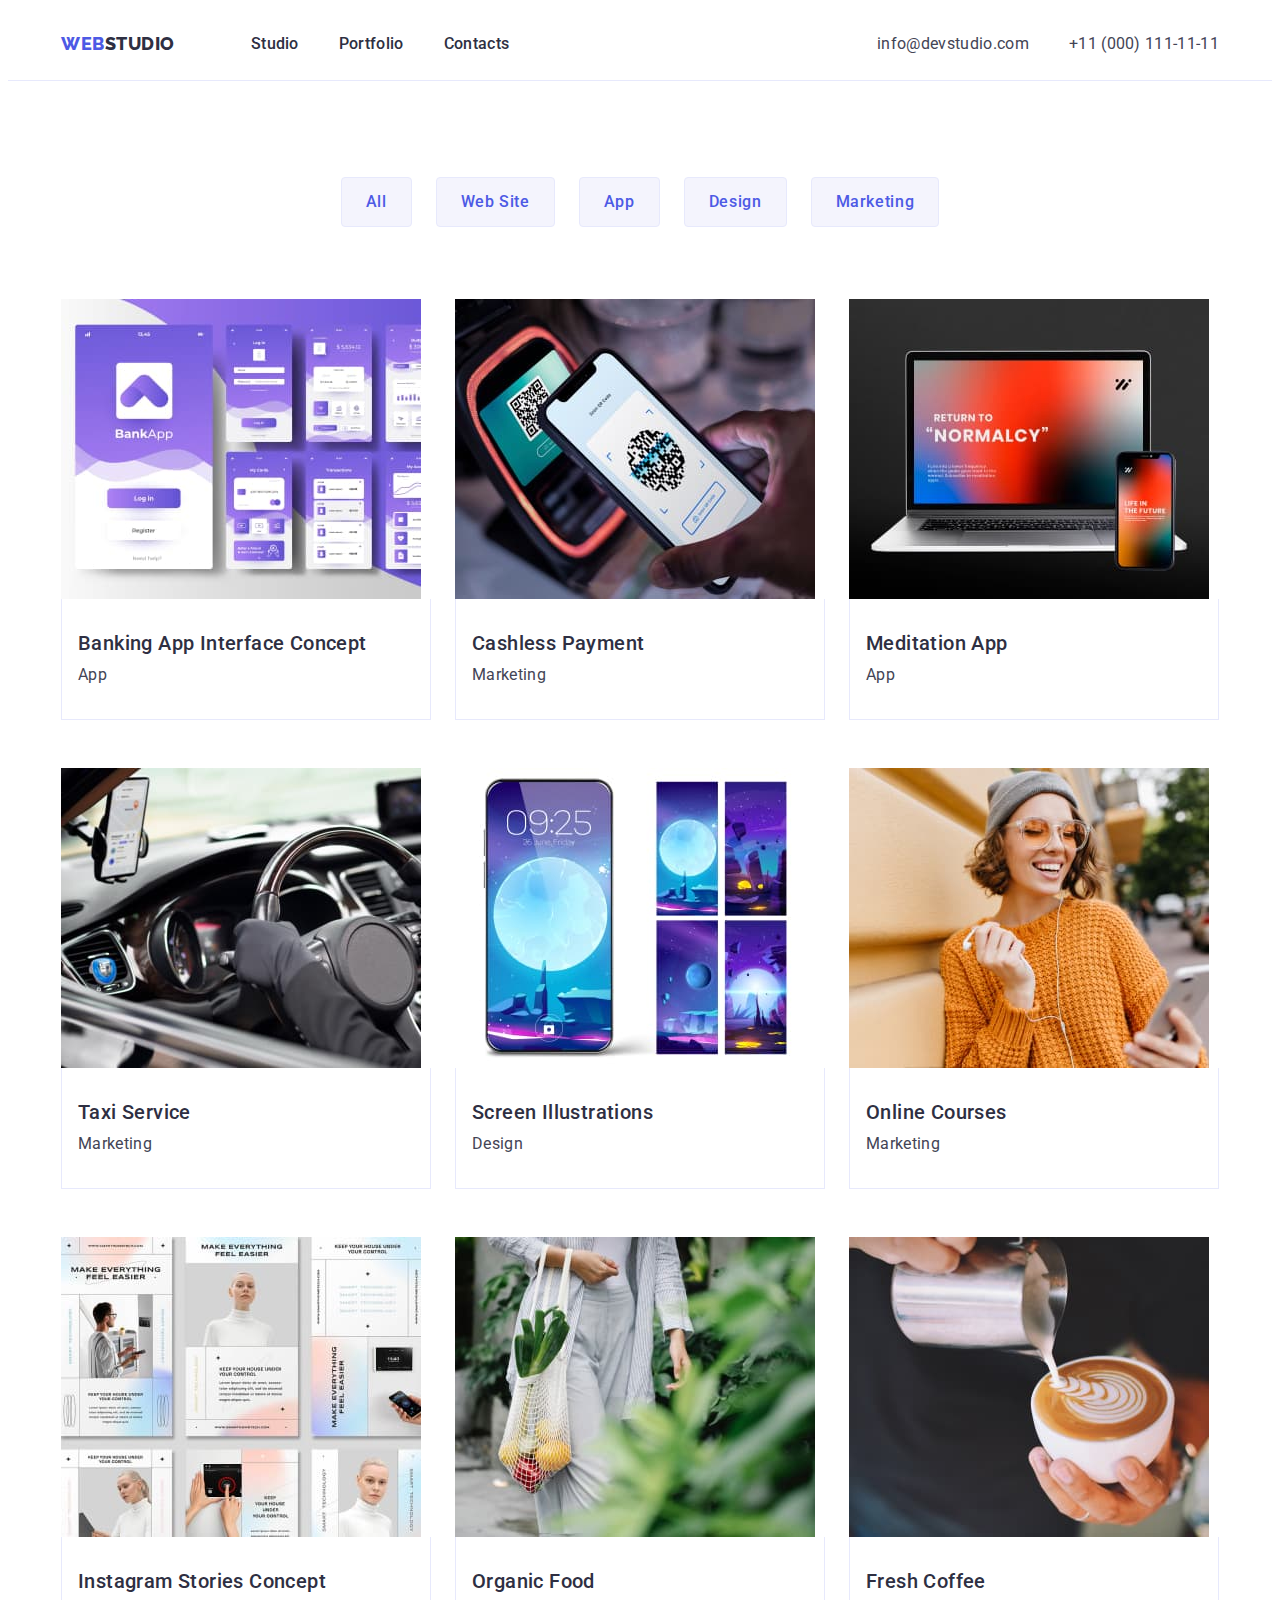
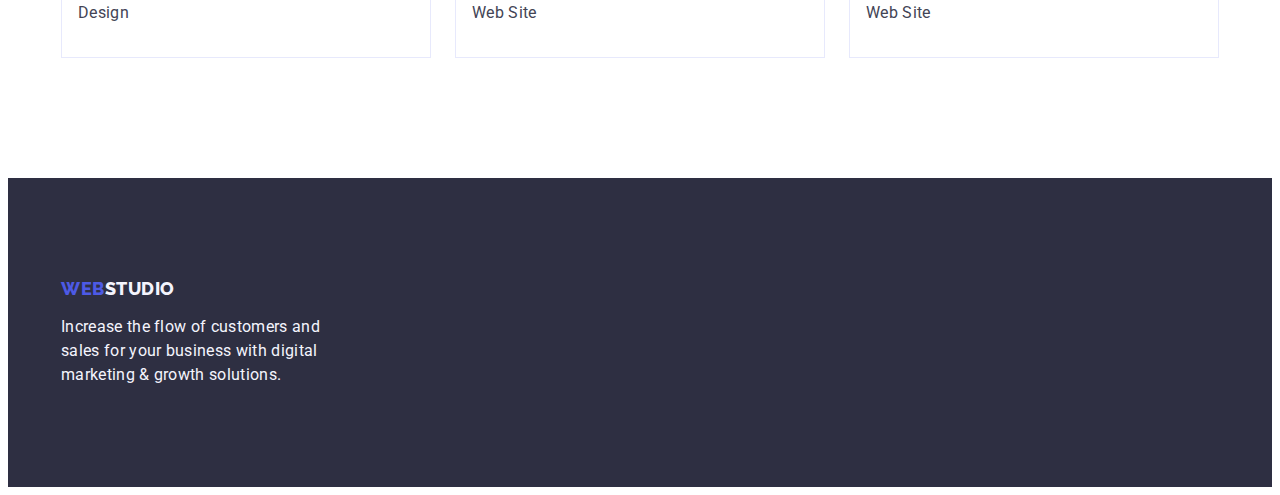
==== portfolio.html @ 1645b911 "fixed images" ====
<!DOCTYPE html>
<html lang="en">
  <head>
    <meta charset="UTF-8" />
    <meta http-equiv="X-UA-Compatible" content="IE=edge" />
    <meta name="viewport" content="width=device-width, initial-scale=1.0" />

    <title>Studio</title>

    <link rel="preconnect" href="https://fonts.googleapis.com" />
    <link rel="preconnect" href="https://fonts.gstatic.com" crossorigin />
    <link
      href="https://fonts.googleapis.com/css2?family=Raleway:wght@800&family=Roboto:wght@400;500;700&display=swap"
      rel="stylesheet"
    />

    <link
      rel="stylesheet"
      href="https://cdnjs.cloudflare.com/ajax/libs/modern-normalize/2.0.0/modern-normalize.min.css"
      integrity="sha512-4xo8blKMVCiXpTaLzQSLSw3KFOVPWhm/TRtuPVc4WG6kUgjH6J03IBuG7JZPkcWMxJ5huwaBpOpnwYElP/m6wg=="
      crossorigin="anonymous"
      referrerpolicy="no-referrer"
    />

    <link rel="stylesheet" href="./css/styles.css" />
  </head>

  <body class="page">
    <header class="header-menu">
      <!-------------------- Navigation menu ----------------------->
      <div class="container header-container">
        <nav class="menu-nav">
          <a href="./index.html" class="logo link"
            >Web<span class="logo-header">Studio</span></a
          >

          <ul class="menu-list list">
            <li class="menu-item">
              <a href="./index.html" class="menu-text link">Studio</a>
            </li>

            <li class="menu-item">
              <a href="./portfolio.html" class="menu-text link">Portfolio</a>
            </li>

            <li class="menu-item">
              <a href="" class="menu-text link">Contacts</a>
            </li>
          </ul>
        </nav>

        <!------------------------- Addres navigation ------------------->

        <address class="address-menu">
          <ul class="address-list list">
            <li class="address-item">
              <a href="mailto:info@devstudio.com" class="address-text link"
                >info@devstudio.com</a
              >
            </li>

            <li class="address-item">
              <a href="tel:+110001111111" class="address-text link"
                >+11 (000) 111-11-11</a
              >
            </li>
          </ul>
        </address>
      </div>
    </header>
    <main>
      <!---------------------- Services filter --------------->

      <section class="filter-menu">
        <div class="container">
          <h1 hidden>Menu Filter</h1>

          <ul class="list card-list filter-list">
            <li>
              <button type="button" class="filter-btn">All</button>
            </li>
            <li>
              <button type="button" class="filter-btn">Web Site</button>
            </li>
            <li>
              <button type="button" class="filter-btn">App</button>
            </li>
            <li>
              <button type="button" class="filter-btn">Design</button>
            </li>
            <li>
              <button type="button" class="filter-btn">Marketing</button>
            </li>
          </ul>

          <!------------------------ Service links --------------------->

          <ul class="list card-list service-card-list">
            <li class="service-card-item">
              <a href="" class="link">
                <img
                  src="./images/portfolio/img1.jpg"
                  alt="Banking App Interface image"
                  width="360"
                />
                <div class="service-card-text">
                  <h2 class="card-title">Banking App Interface Concept</h2>
                  <p class="card-text">App</p>
                </div>
              </a>
            </li>
            <li class="service-card-item">
              <a href="" class="link">
                <img
                  src="./images/portfolio/img2.jpg"
                  alt="Cashless Payment image"
                  width="360"
                />
                <div class="service-card-text">
                  <h2 class="card-title">Cashless Payment</h2>
                  <p class="card-text">Marketing</p>
                </div>
              </a>
            </li>
            <li class="service-card-item">
              <a href="" class="link">
                <img
                  src="./images/portfolio/img3.jpg"
                  alt="Laptop and Mobile Aplication image"
                  width="360"
                />
                <div class="service-card-text">
                  <h2 class="card-title">Meditation App</h2>
                  <p class="card-text">App</p>
                </div>
              </a>
            </li>
            <li class="service-card-item">
              <a href="" class="link">
                <img
                  src="./images/portfolio/img4.jpg"
                  alt="Driver image"
                  width="360"
                />
                <div class="service-card-text">
                  <h2 class="card-title">Taxi Service</h2>
                  <p class="card-text">Marketing</p>
                </div>
              </a>
            </li>
            <li class="service-card-item">
              <a href="" class="link">
                <img
                  src="./images/portfolio/img5.jpg"
                  alt="Mobile phone wallpapers"
                  width="360"
                />
                <div class="service-card-text">
                  <h2 class="card-title">Screen Illustrations</h2>
                  <p class="card-text">Design</p>
                </div>
              </a>
            </li>
            <li class="service-card-item">
              <a href="" class="link">
                <img
                  src="./images/portfolio/img6.jpg"
                  alt="A picture of a girl"
                  width="360"
                />
                <div class="service-card-text">
                  <h2 class="card-title">Online Courses</h2>
                  <p class="card-text">Marketing</p>
                </div>
              </a>
            </li>
            <li class="service-card-item">
              <a href="" class="link">
                <img
                  src="./images/portfolio/img7.jpg"
                  alt="Mobile aplication screenshots"
                  width="360"
                />
                <div class="service-card-text">
                  <h2 class="card-title">Instagram Stories Concept</h2>
                  <p class="card-text">Design</p>
                </div>
              </a>
            </li>
            <li class="service-card-item">
              <a href="" class="link">
                <img
                  src="./images/portfolio/img8.jpg"
                  alt="A picture with a woman holding vegetables"
                  width="360"
                />
                <div class="service-card-text">
                  <h2 class="card-title">Organic Food</h2>
                  <p class="card-text">Web Site</p>
                </div>
              </a>
            </li>

            <li class="service-card-item">
              <a href="" class="link">
                <img
                  src="./images/portfolio/img9.jpg"
                  alt="A picture of adding milk to a cup of coffee"
                  width="360"
                />
                <div class="service-card-text">
                  <h2 class="card-title">Fresh Coffee</h2>
                  <p class="card-text">Web Site</p>
                </div>
              </a>
            </li>
          </ul>
        </div>
      </section>
    </main>

    <!----------------- Section 4 Footer ------------------>

    <footer class="footer">
      <div class="container">
        <a href="./index.html" class="footer-logo-text logo link"
          >Web<span class="footer-logo-colour">Studio</span></a
        >
        <p class="footer-text">
          Increase the flow of customers and sales for your business with
          digital marketing & growth solutions.
        </p>
      </div>
    </footer>
  </body>
</html>
---- css/styles.css ----
/* Prettier ---- .prettierrc.json ----
{
  "printWidth": 80,
  "tabWidth": 2,
  "useTabs": false,
  "semi": true,
  "singleQuote": true,
  "trailingComma": "es5",
  "bracketSpacing": true,
  "jsxBracketSameLine": false,
  "arrowParens": "avoid",
  "proseWrap": "always"
}
*/

/* ------------- Default Styles ------------*/
:root {
  --primary-text-color: #434455;
  --title-text-color: #2e2f42;
  --accent-color: #4d5ae5;
  --white-text-color: #ffffff;
  --footer-text-color: #f4f4fd;
  --hover-color: #404bbf;
  --border-color: #e7e9fc;
}

.page {
  background-color: var(--white-text-color);
  color: var(--primary-text-color);
  font-family: 'Roboto', sans-serif;
  letter-spacing: 0.02em;
}

.list {
  list-style: none;
}

.link {
  text-decoration: none;
}

.button {
  cursor: pointer;
}

address {
  font-style: normal;
}

h1,
h2,
h3,
h4,
p {
  margin: 0;
}

ul {
  margin: 0;
  padding: 0;
}

img {
  display: block;
}

.section {
  padding-top: 120px;
  padding-bottom: 120px;
}

.container {
  width: 1158px;
  margin-left: auto;
  margin-right: auto;
  padding-right: 15px;
  padding-left: 15px;
}

/*---------------- Page Header ---------------*/

/*------------ Navigation menu-------------*/

.header-menu {
  border-bottom: 1px solid;
  border-color: var(--border-color);
  background-color: var(--white-text-color);
}

.header-container {
  display: flex;
  align-items: center;
  justify-content: space-between;
}

.menu-nav {
  display: flex;
  align-items: center;
}

.menu-list {
  display: flex;
  align-items: center;
  gap: 40px;
}

.address-list {
  display: flex;
  align-items: center;
}

.menu-item {
  padding-top: 24px;
  padding-bottom: 24px;
  gap: 40px;
}

.logo {
  color: var(--accent-color);
  font-family: Raleway, sans-serif;
  font-weight: 800;
  font-size: 18px;
  line-height: 1.17;
  letter-spacing: 0.03em;
  text-transform: uppercase;
  margin-right: 76px;
}

.logo-header {
  color: var(--title-text-color);
}

.menu-text {
  padding-top: 24px;
  padding-bottom: 24px;
  color: var(--title-text-color);
  font-weight: 500;
  font-size: 16px;
  line-height: 1.5;
}

.menu-text:hover,
.menu-text:focus {
  color: var(--hover-color);
}

.address-list {
  display: flex;
  align-items: center;
}

.address-item:not(:last-child) {
  margin-right: 40px;
}

.address-text {
  color: var(--primary-text-color);
  font-family: 'Roboto';
  font-weight: 400;
  font-size: 16px;
  line-height: 1.5;
  letter-spacing: 0.02em;
}
.address-text:hover,
.address-text:focus {
  color: var(--hover-color);
}

/*------------Section 1 Hero --------------*/

.hero {
  padding: 188px 0;
  background-color: var(--title-text-color);
}

.hero-container {
  display: flex;
  align-items: center;
  flex-direction: column;
}

.hero-title {
  max-width: 496px;
  margin-bottom: 48px;
  color: var(--white-text-color);
  font-size: 56px;
  line-height: 1.07;
  letter-spacing: 0.02em;
  text-align: center;
}

/*-------------- Hero Button  --------*/

.hero-button {
  min-width: 169px;
  height: 56px;
  padding: 16px 32px 16px 32px;
  border: none;
  border-radius: 4px;
  box-shadow: 0px 4px 4px rgba(0, 0, 0, 0.15);
  font-family: inherit;
  font-weight: 500;
  font-size: 16px;
  line-height: 1.5;
  letter-spacing: 0.04em;
  cursor: pointer;
  background-color: var(--accent-color);
  color: var(--white-text-color);
}

.hero-button:hover,
.hero-button:focus {
  color: var(--white-text-color);
  background-color: var(--hover-color);
}

/*-------- Section 2 Service -------*/

.service {
  background-color: var(--white-text-color);
}
.features-hidden {
  color: var(--title-text-color);
  font-size: 56px;
  line-height: 1.07;
  letter-spacing: 0.02em;
}
.features-hidden {
  visibility: hidden;
}
.card-item {
  flex-basis: calc((100% - 3 * 24px) / 4);
}

.card-list {
  display: flex;
  gap: 24px;
}

.card-title {
  margin-bottom: 8px;
  color: var(--title-text-color);
  font-weight: 500;
  font-size: 20px;
  line-height: 1.2;
  letter-spacing: 0.02em;
}

.card-text {
  color: var(--primary-text-color);
  font-size: 16px;
  line-height: 1.5;
  letter-spacing: 0.02em;
}

/*---------- Section 3 Examples -------*/

.examples {
  flex-wrap: wrap;
  padding-bottom: 120px;
  background-color: var(--white-text-color);
}

/* формула якщо не прогрузиться картинка то розмір елементу збережеться */

.examples-card-item {
  flex-basis: calc((100% - 2 * 24px) / 3);
  border: 1px solid var(--stroke-colour);
}

.section-title {
  margin-bottom: 72px;
  color: var(--title-text-color);
  font-size: 36px;
  line-height: 1.11;
  text-align: center;
  text-transform: capitalize;
  letter-spacing: 0.02em;
}

/*---------- Section 4 Team ---------*/

.team {
  background-color: var(--footer-text-color);
}

.team-card-list {
  flex-wrap: wrap;
}

.team-card-item {
  flex-basis: calc((100% - 3 * 24px) / 4);
  background: #ffffff;
  box-shadow: 0px 1px 6px rgba(46, 47, 66, 0.08),
    0px 1px 1px rgba(46, 47, 66, 0.16), 0px 2px 1px rgba(46, 47, 66, 0.08);
  border-radius: 0px 0px 4px 4px;
  background-color: var(--white-text-color);
}

.team-card-text {
  padding: 32px 16px;
  text-align: center;
}

/*------------- Footer  ------------*/

.footer {
  padding: 100px 0;
  background-color: var(--title-text-color);
}

.footer-logo-text {
  display: inline-block;
  margin-bottom: 16px;
}

.footer-logo-colour {
  color: var(--footer-text-color);
}

.footer-text {
  max-width: 264px;
  font-size: 16px;
  line-height: 1.5;
  letter-spacing: 0.02em;
  color: var(--footer-text-color);
}

/*------------- Portfolio ----------*/
/* ----------Filter buttons----------- */

.filter-menu {
  padding-top: 96px;
  padding-bottom: 120px;

  background-color: var(--white-text-color);
}

.filter-list {
  margin-bottom: 72px;
  justify-content: center;
}

.filter-btn {
  padding: 12px 24px;
  border: 1px solid var(--border-color);
  border-radius: 4px;
  color: var(--accent-color);
  background-color: var(--footer-text-color);
  font-family: 'Roboto', sans-serif;
  font-size: 16px;
  line-height: 1.5;
  letter-spacing: 0.04em;
  font-weight: 500;
  cursor: pointer;
}

.filter-btn:hover,
.filter-btn:focus {
  border: 1px solid transparent;
  color: var(--white-text-color);
  background-color: var(--hover-color);
}

/*---------- Services cards ------------*/

.service-card-list {
  flex-wrap: wrap;
  row-gap: 48px;
  column-gap: 24px;
}

.service-card-item {
  width: calc((100% - 48px) / 3);
}

.service-card-text {
  border: 1px solid var(--border-color);
  border-top: none;
  padding: 32px 16px;
}
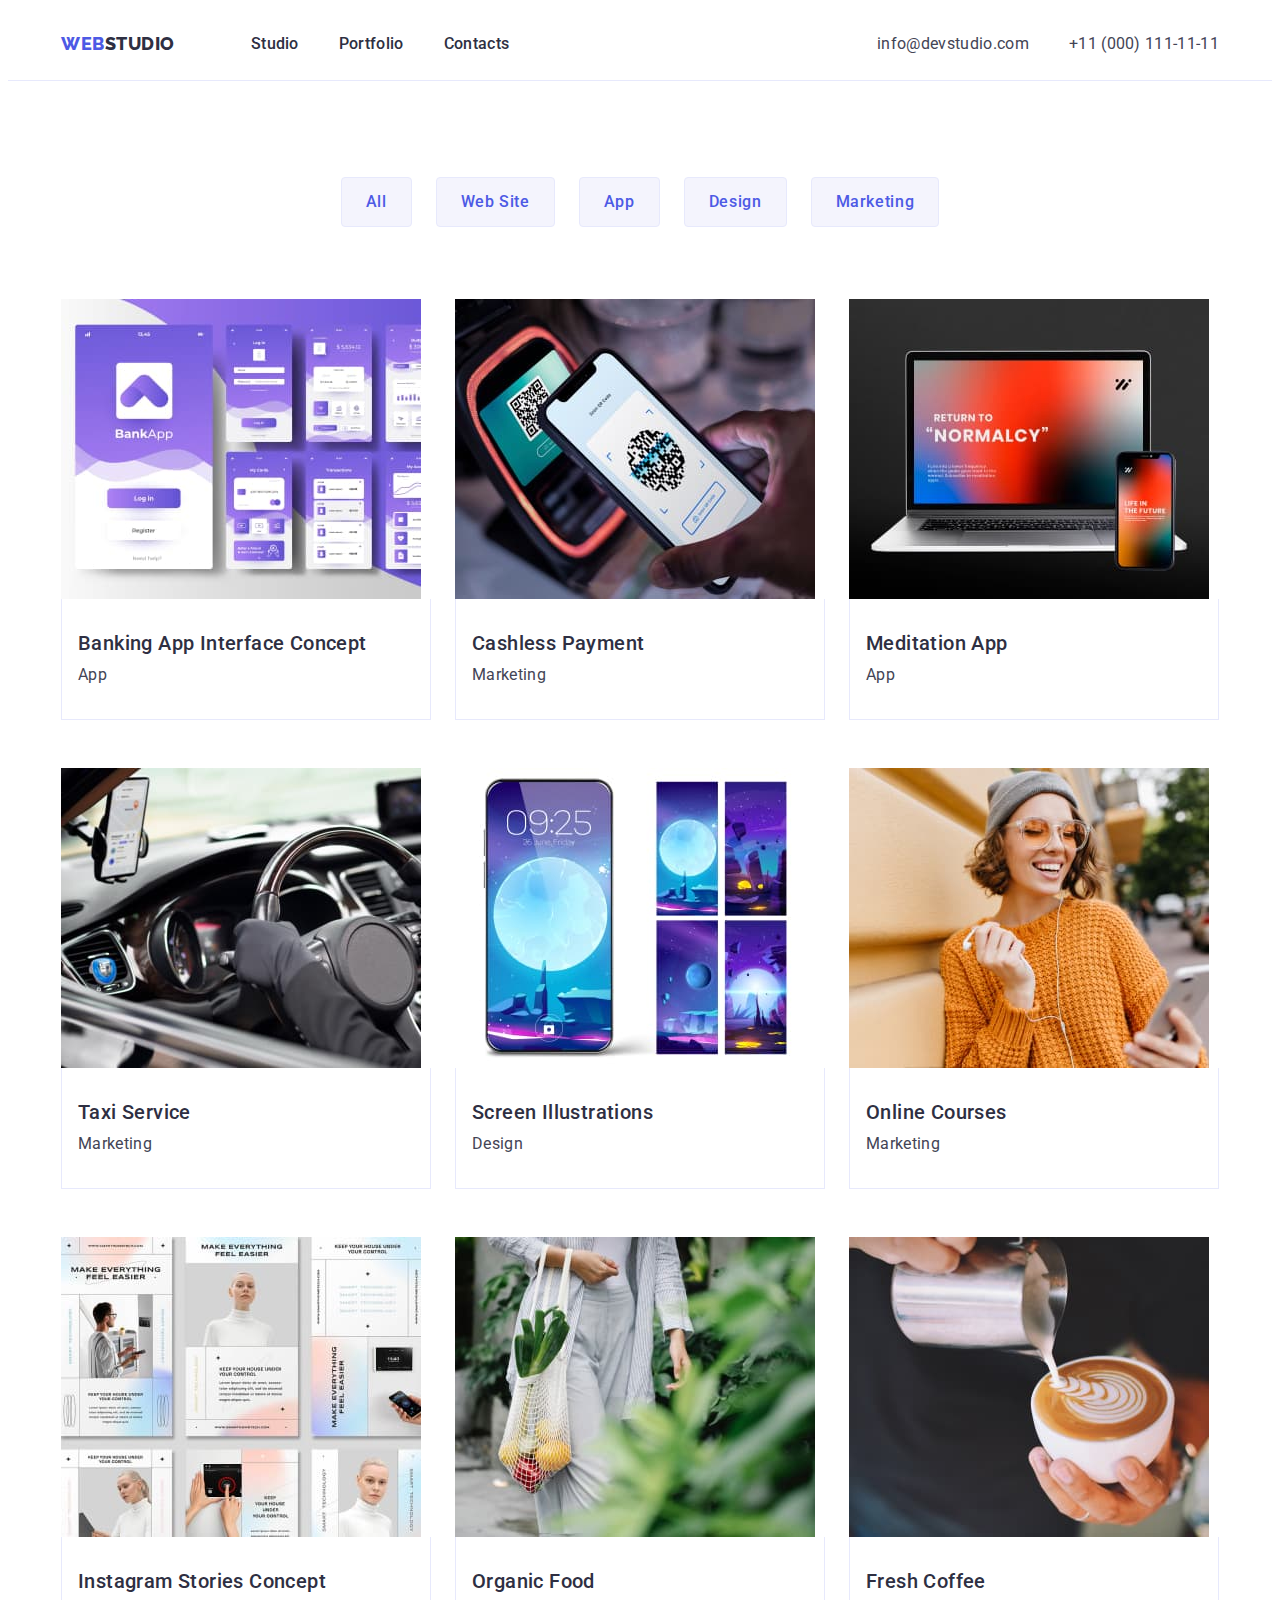
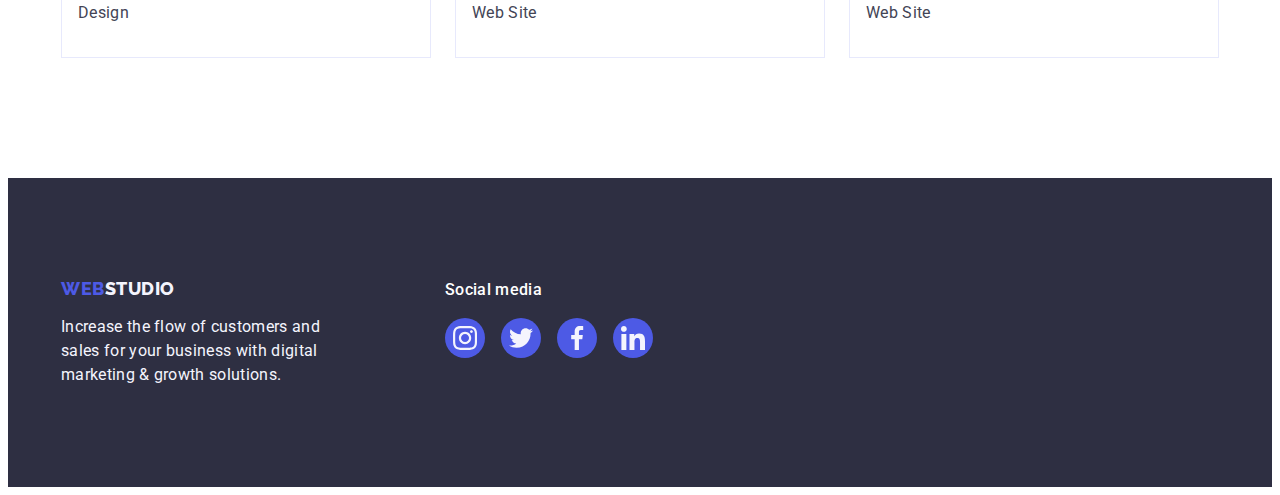
==== commit 891b2244: "ready" ====
--- a/portfolio.html
+++ b/portfolio.html
@@ -68,12 +68,12 @@
         </address>
       </div>
     </header>
+
+    <!---------------------- Services filter --------------->
     <main>
-      <!---------------------- Services filter --------------->
-
       <section class="filter-menu">
         <div class="container">
-          <h1 hidden>Menu Filter</h1>
+          <h2 class="visually-hidden">Menu Filter</h2>
 
           <ul class="list card-list filter-list">
             <li>
@@ -222,14 +222,49 @@
     <!----------------- Section 4 Footer ------------------>
 
     <footer class="footer">
-      <div class="container">
-        <a href="./index.html" class="footer-logo-text logo link"
-          >Web<span class="footer-logo-colour">Studio</span></a
-        >
-        <p class="footer-text">
-          Increase the flow of customers and sales for your business with
-          digital marketing & growth solutions.
-        </p>
+      <div class="container footer-box">
+        <div class="footer-logo-container">
+          <a href="./index.html" class="footer-logo-text logo link"
+            >Web<span class="footer-logo-colour">Studio</span></a
+          >
+          <p class="footer-text">
+            Increase the flow of customers and sales for your business with
+            digital marketing & growth solutions.
+          </p>
+        </div>
+        <div class="footer-social-media">
+          <p class="footer-social-text">Social media</p>
+          <ul class="footer-social-list list">
+            <li class="footer-social-item">
+              <a href="" class="footer-social-link">
+                <svg width="24px" height="24px" class="footer-social-icon">
+                  <use href="./images/sprite.svg#icon-instagram"></use>
+                </svg>
+              </a>
+            </li>
+            <li class="footer-social-item">
+              <a href="" class="footer-social-link">
+                <svg width="24px" height="24px" class="footer-social-icon">
+                  <use href="./images/sprite.svg#icon-twitter"></use>
+                </svg>
+              </a>
+            </li>
+            <li class="footer-social-item">
+              <a href="" class="footer-social-link">
+                <svg width="24px" height="24px" class="footer-social-icon">
+                  <use href="./images/sprite.svg#icon-facebook"></use>
+                </svg>
+              </a>
+            </li>
+            <li class="footer-social-item">
+              <a href="" class="footer-social-link">
+                <svg width="24px" height="24px" class="footer-social-icon">
+                  <use href="./images/sprite.svg#icon-linkedin"></use>
+                </svg>
+              </a>
+            </li>
+          </ul>
+        </div>
       </div>
     </footer>
   </body>
--- a/css/styles.css
+++ b/css/styles.css
@@ -1,4 +1,4 @@
-/* Prettier ---- .prettierrc.json ----
+/* -----------Prettier----------- *
 {
   "printWidth": 80,
   "tabWidth": 2,
@@ -11,7 +11,8 @@
   "arrowParens": "avoid",
   "proseWrap": "always"
 }
-*/
+/
+
 
 /* ------------- Default Styles ------------*/
 :root {
@@ -22,6 +23,8 @@
   --footer-text-color: #f4f4fd;
   --hover-color: #404bbf;
   --border-color: #e7e9fc;
+  --customers-text-color: #8e8f99;
+  --footer-social-hover: #31d0aa;
 }
 
 .page {
@@ -170,6 +173,12 @@
 
 .hero {
   padding: 188px 0;
+  background-size: cover;
+  background-image: linear-gradient(
+      rgba(46, 47, 66, 0.7),
+      rgba(46, 47, 66, 0.7)
+    ),
+    url(../images/hero/bg.jpg);
   background-color: var(--title-text-color);
 }
 
@@ -219,15 +228,26 @@
 .service {
   background-color: var(--white-text-color);
 }
-.features-hidden {
+.visually-hidden {
   color: var(--title-text-color);
   font-size: 56px;
   line-height: 1.07;
   letter-spacing: 0.02em;
 }
-.features-hidden {
-  visibility: hidden;
-}
+
+.visually-hidden {
+  position: absolute;
+  width: 1px;
+  height: 1px;
+  margin: -1px;
+  border: 0;
+  padding: 0;
+  white-space: nowrap;
+  clip-path: inset(100%);
+  clip: rect(0 0 0 0);
+  overflow: hidden;
+}
+
 .card-item {
   flex-basis: calc((100% - 3 * 24px) / 4);
 }
@@ -235,6 +255,15 @@
 .card-list {
   display: flex;
   gap: 24px;
+}
+
+.features-icon-container {
+  display: flexbox;
+  background-color: var(--footer-text-color);
+  height: 112px;
+  border-radius: 4px;
+  padding: 24px 100px;
+  margin-bottom: 8px;
 }
 
 .card-title {
@@ -298,19 +327,101 @@
 }
 
 .team-card-text {
+  display: flex;
+  align-items: center;
+  flex-direction: column;
   padding: 32px 16px;
-  text-align: center;
+}
+
+.position-text {
+  margin-bottom: 8px;
+}
+.social-list {
+  display: flex;
+  justify-content: center;
+  gap: 24px;
+}
+
+.social-list-link {
+  display: flex;
+  justify-content: center;
+  align-items: center;
+  width: 40px;
+  height: 40px;
+  border-radius: 50%;
+  background-color: var(--accent-color);
+}
+
+.social-list-icon {
+  fill: var(--footer-text-color);
+}
+
+.social-list-link:hover,
+.social-list-link:focus {
+  background-color: var(--hover-color);
+}
+
+/*--------- Section 5 Customers ---------*/
+.customers {
+  background-color: var(--white-text-color);
+}
+
+/* .customers-icon-list {
+  justify-content: center;
+} */
+
+.customers-item {
+  height: 88px;
+  width: calc((100% - 168px) / 6);
+}
+
+.customers-link {
+  width: 100%;
+  height: 100%;
+  border: 1px solid var(--customers-text-color);
+  border-radius: 4px;
+  display: flex;
+  align-items: center;
+  justify-content: center;
+}
+
+.customers-link:hover,
+.customers-link:focus {
+  border-color: var(--hover-color);
+}
+
+.customers-link:hover .customers-list-icon,
+.customers-link:focus .customers-list-icon {
+  fill: var(--hover-color);
+}
+
+.customers-list-icon {
+  width: 104px;
+  height: 56px;
+  fill: var(--customers-text-color);
 }
 
 /*------------- Footer  ------------*/
 
 .footer {
+  background-color: var(--title-text-color);
+}
+
+.footer-box {
+  display: flex;
+  justify-content: left;
   padding: 100px 0;
-  background-color: var(--title-text-color);
+}
+
+.footer-logo-container {
+  display: flex;
+  flex-direction: column;
+  max-width: 264px;
+  margin-right: 120px;
 }
 
 .footer-logo-text {
-  display: inline-block;
+  /* display: inline-block; */
   margin-bottom: 16px;
 }
 
@@ -324,6 +435,41 @@
   line-height: 1.5;
   letter-spacing: 0.02em;
   color: var(--footer-text-color);
+}
+
+.footer-social-list {
+  display: flex;
+  justify-content: center;
+  gap: 16px;
+}
+
+.footer-social-text {
+  display: flex;
+  margin-bottom: 16px;
+  color: var(--white-text-color);
+  font-weight: 500;
+  font-size: 16px;
+  line-height: 1.5;
+}
+
+.footer-social-link {
+  display: flex;
+  width: 40px;
+  height: 40px;
+  border-radius: 50%;
+  background-color: var(--accent-color);
+}
+
+.footer-social-link {
+  display: flex;
+  justify-content: center;
+  align-items: center;
+  fill: var(--footer-text-color);
+}
+
+.footer-social-link:hover,
+.footer-social-link:focus {
+  background-color: var(--footer-social-hover);
 }
 
 /*------------- Portfolio ----------*/
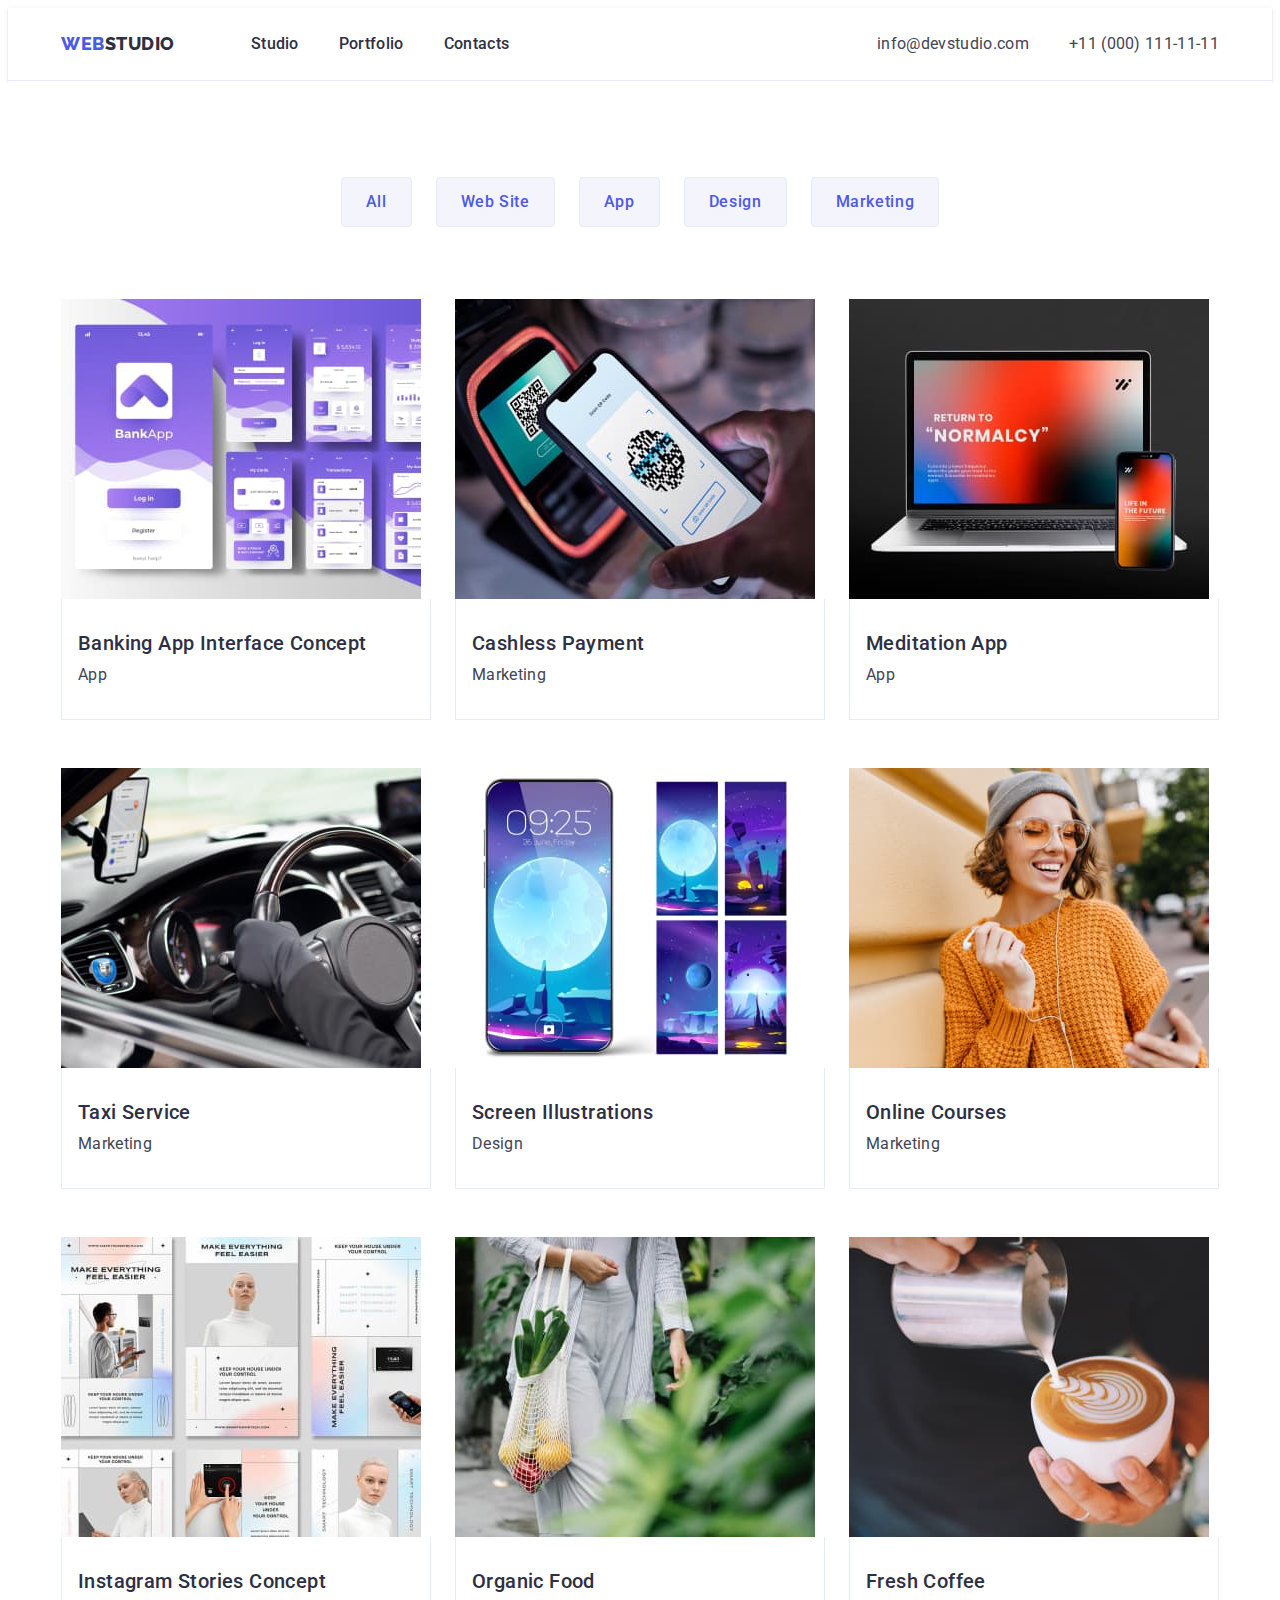
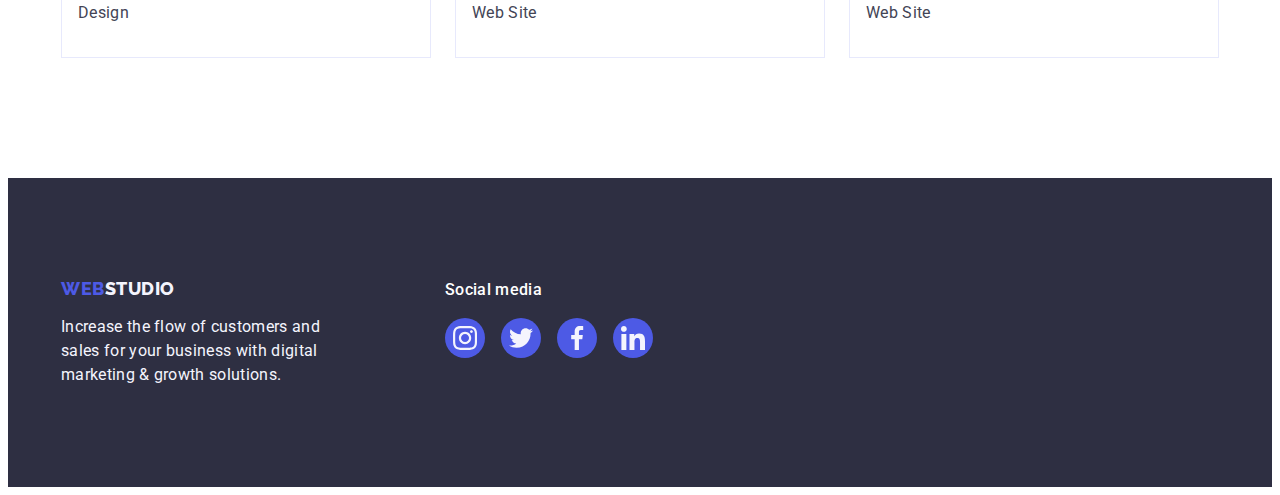
==== commit 13f97f5a: "fix" ====
--- a/portfolio.html
+++ b/portfolio.html
@@ -27,7 +27,6 @@
 
   <body class="page">
     <header class="header-menu">
-      <!-------------------- Navigation menu ----------------------->
       <div class="container header-container">
         <nav class="menu-nav">
           <a href="./index.html" class="logo link"
@@ -220,7 +219,6 @@
     </main>
 
     <!----------------- Section 4 Footer ------------------>
-
     <footer class="footer">
       <div class="container footer-box">
         <div class="footer-logo-container">
@@ -237,29 +235,29 @@
           <ul class="footer-social-list list">
             <li class="footer-social-item">
               <a href="" class="footer-social-link">
-                <svg width="24px" height="24px" class="footer-social-icon">
-                  <use href="./images/sprite.svg#icon-instagram"></use>
-                </svg>
-              </a>
-            </li>
-            <li class="footer-social-item">
-              <a href="" class="footer-social-link">
-                <svg width="24px" height="24px" class="footer-social-icon">
-                  <use href="./images/sprite.svg#icon-twitter"></use>
-                </svg>
-              </a>
-            </li>
-            <li class="footer-social-item">
-              <a href="" class="footer-social-link">
-                <svg width="24px" height="24px" class="footer-social-icon">
-                  <use href="./images/sprite.svg#icon-facebook"></use>
-                </svg>
-              </a>
-            </li>
-            <li class="footer-social-item">
-              <a href="" class="footer-social-link">
-                <svg width="24px" height="24px" class="footer-social-icon">
-                  <use href="./images/sprite.svg#icon-linkedin"></use>
+                <svg width="24" height="24" class="footer-social-icon">
+                  <use href="./images/icons.svg#icon-instagram"></use>
+                </svg>
+              </a>
+            </li>
+            <li class="footer-social-item">
+              <a href="" class="footer-social-link">
+                <svg width="24" height="24" class="footer-social-icon">
+                  <use href="./images/icons.svg#icon-twitter"></use>
+                </svg>
+              </a>
+            </li>
+            <li class="footer-social-item">
+              <a href="" class="footer-social-link">
+                <svg width="24" height="24" class="footer-social-icon">
+                  <use href="./images/icons.svg#icon-facebook"></use>
+                </svg>
+              </a>
+            </li>
+            <li class="footer-social-item">
+              <a href="" class="footer-social-link">
+                <svg width="24" height="24" class="footer-social-icon">
+                  <use href="./images/icons.svg#icon-linkedin"></use>
                 </svg>
               </a>
             </li>
--- a/css/styles.css
+++ b/css/styles.css
@@ -88,6 +88,8 @@
   border-bottom: 1px solid;
   border-color: var(--border-color);
   background-color: var(--white-text-color);
+  box-shadow: 0px 2px 1px rgba(46, 47, 66, 0.08),
+    0px 1px 1px rgba(46, 47, 66, 0.16), 0px 1px 6px rgba(46, 47, 66, 0.08);
 }
 
 .header-container {
@@ -179,6 +181,8 @@
       rgba(46, 47, 66, 0.7)
     ),
     url(../images/hero/bg.jpg);
+  background-repeat: no-repeat;
+  background-position: center;
   background-color: var(--title-text-color);
 }
 
@@ -186,6 +190,7 @@
   display: flex;
   align-items: center;
   flex-direction: column;
+  max-width: 1140px;
 }
 
 .hero-title {
@@ -227,6 +232,12 @@
 
 .service {
   background-color: var(--white-text-color);
+}
+
+.features-container {
+  display: flex;
+  align-items: center;
+  justify-content: center;
 }
 .visually-hidden {
   color: var(--title-text-color);
@@ -366,13 +377,13 @@
   background-color: var(--white-text-color);
 }
 
-/* .customers-icon-list {
-  justify-content: center;
-} */
+.customers-icon-list {
+  justify-content: center;
+}
 
 .customers-item {
   height: 88px;
-  width: calc((100% - 168px) / 6);
+  width: calc((100% - 120px) / 6);
 }
 
 .customers-link {
@@ -380,6 +391,7 @@
   height: 100%;
   border: 1px solid var(--customers-text-color);
   border-radius: 4px;
+  /* color: var(--customers-text-color); */
   display: flex;
   align-items: center;
   justify-content: center;
@@ -396,8 +408,7 @@
 }
 
 .customers-list-icon {
-  width: 104px;
-  height: 56px;
+  /* fill: currentColor; */
   fill: var(--customers-text-color);
 }
 
@@ -437,6 +448,11 @@
   color: var(--footer-text-color);
 }
 
+.footer-social-media {
+  display: flex;
+  flex-direction: column;
+  align-items: baseline;
+}
 .footer-social-list {
   display: flex;
   justify-content: center;
